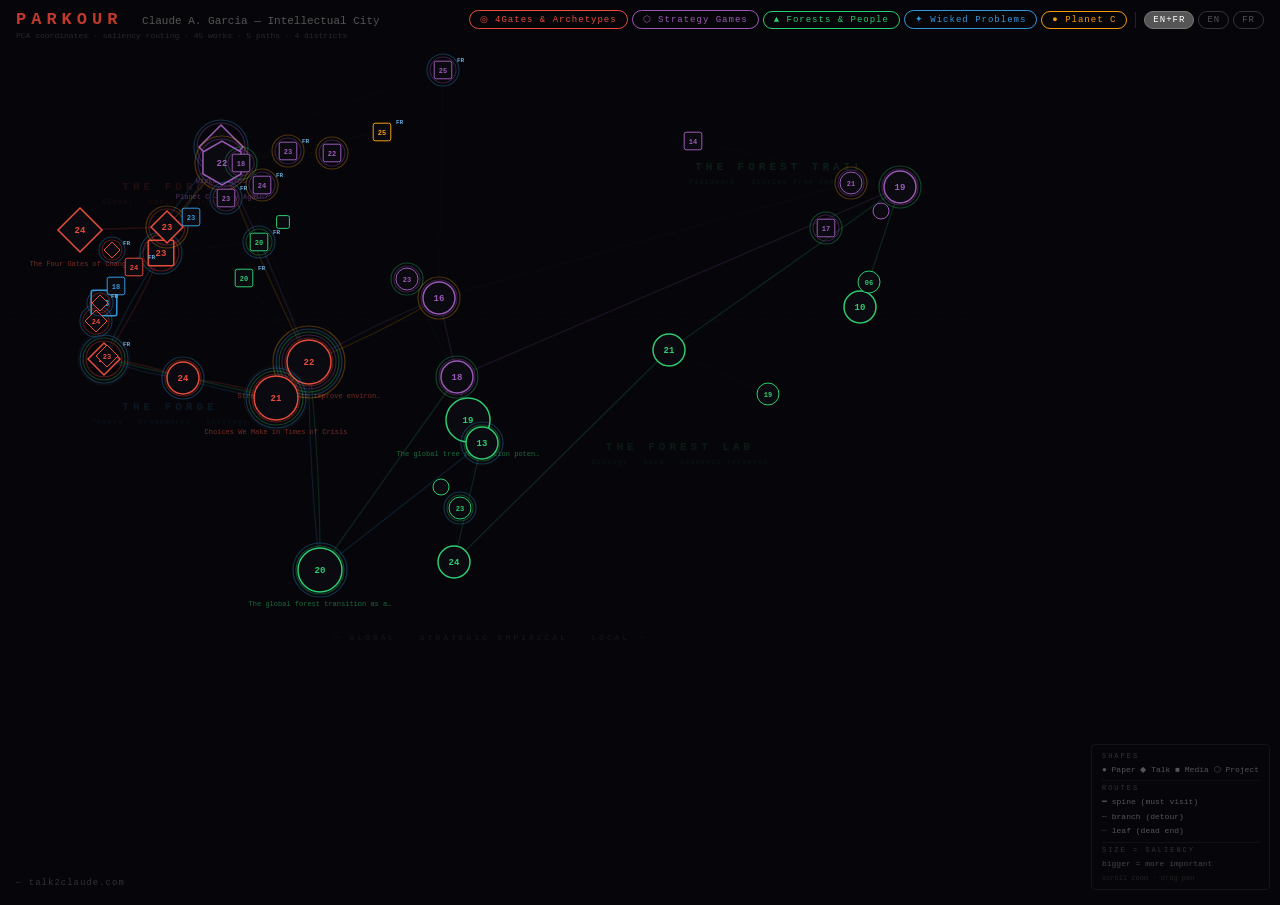
==== parkour.html @ 25c30074 "Adding Parkour Section" ====
<!DOCTYPE html>
<html lang="en">
<head>
<meta charset="UTF-8">
<meta name="viewport" content="width=device-width, initial-scale=1.0">
<title>PARKOUR — Claude A. Garcia</title>
<meta name="description" content="An interactive intellectual city map. 45 works, 5 paths, 4 districts. Explore the architecture of Claude A. Garcia's research.">
<style>
  * { margin:0; padding:0; box-sizing:border-box; }
  body { background:#06060a; color:#ccc; font-family:'Courier New',monospace; overflow:hidden; height:100vh; }
  #app { width:100%; height:100vh; position:relative; }
  .header { position:absolute; top:0; left:0; right:0; z-index:20; padding:10px 16px;
    background:linear-gradient(180deg,rgba(6,6,10,0.98) 0%,rgba(6,6,10,0.7) 80%,transparent);
    display:flex; align-items:flex-start; justify-content:space-between; flex-wrap:wrap; gap:8px; }
  .header-left span.title { color:#C0392B; font-size:17px; font-weight:bold; letter-spacing:5px; }
  .header-left span.sub { color:#555; font-size:11px; margin-left:10px; }
  .header-left .meta { color:#282828; font-size:8px; margin-top:2px; }
  .controls { display:flex; gap:4px; flex-wrap:wrap; align-items:center; }
  .path-btn { border-radius:12px; padding:3px 10px; font-size:9px; cursor:pointer; letter-spacing:1px;
    font-family:'Courier New',monospace; transition:all 0.2s; background:transparent; }
  .lang-btn { border-radius:12px; padding:3px 8px; font-size:9px; cursor:pointer; letter-spacing:1px;
    font-family:'Courier New',monospace; transition:all 0.2s; }
  .sep { width:1px; height:16px; background:#222; margin:0 4px; }
  .panel { position:absolute; bottom:0; left:0; right:0; z-index:20;
    background:linear-gradient(0deg,rgba(6,6,10,0.98) 0%,rgba(6,6,10,0.95) 80%,transparent);
    padding:32px 20px 14px; display:none; }
  .panel.open { display:block; }
  .panel-inner { max-width:680px; margin:0 auto; }
  .panel .badges { display:flex; gap:5px; margin-bottom:6px; flex-wrap:wrap; align-items:center; }
  .panel .badge { padding:2px 8px; font-size:8px; border-radius:10px; letter-spacing:1px; }
  .panel h2 { color:#eee; font-size:15px; margin:0 0 3px; font-family:Georgia,serif; font-weight:normal; line-height:1.3; }
  .panel .venue { color:#666; font-size:10px; margin:0 0 6px; font-style:italic; }
  .panel .desc { color:#999; font-size:11.5px; line-height:1.6; margin:0 0 8px; }
  .panel .connections { margin-top:6px; }
  .panel .conn-label { color:#333; font-size:8px; letter-spacing:2px; }
  .panel .conn-btns { display:flex; flex-wrap:wrap; gap:3px; margin-top:4px; }
  .panel .conn-btn { background:rgba(255,255,255,0.02); padding:2px 7px; font-size:8px; cursor:pointer;
    border-radius:2px; font-family:'Courier New',monospace; }
  .panel a.watch { font-size:10px; margin-top:6px; display:inline-block; text-decoration:underline; text-underline-offset:3px; }
  .legend { position:absolute; right:10px; z-index:15; background:rgba(6,6,10,0.9);
    border:1px solid #141418; padding:7px 10px; border-radius:4px; transition:bottom 0.3s; }
  .legend .lbl { color:#333; font-size:7px; letter-spacing:2px; margin-bottom:3px; }
  .legend .items { color:#555; font-size:8px; line-height:1.8; }
  .legend .divider { border-top:1px solid #111; margin-top:3px; padding-top:3px; }
  .close-btn { position:absolute; top:56px; right:10px; z-index:20; }
  .close-btn button { background:rgba(255,255,255,0.03); border:1px solid #1a1a1f; color:#444;
    padding:3px 10px; font-size:9px; cursor:pointer; border-radius:2px; font-family:'Courier New',monospace; }
  .back-link { position:absolute; bottom:10px; left:16px; z-index:15; }
  .back-link a { color:#333; font-size:9px; text-decoration:none; letter-spacing:1px; }
  .back-link a:hover { color:#666; }
</style>
</head>
<body>
<div id="app">
  <div class="header">
    <div class="header-left">
      <span class="title">PARKOUR</span>
      <span class="sub">Claude A. Garcia — Intellectual City</span>
      <div class="meta">PCA coordinates · saliency routing · 45 works · 5 paths · 4 districts</div>
    </div>
    <div class="controls" id="controls"></div>
  </div>
  <svg id="map" width="100%" height="100%"></svg>
  <div class="panel" id="panel"><div class="panel-inner" id="panel-inner"></div></div>
  <div class="legend" id="legend" style="bottom:10px"></div>
  <div class="close-btn" id="close-btn" style="display:none"><button onclick="selectNode(null)">✕ close</button></div>
  <div class="back-link"><a href="/">← talk2claude.com</a></div>
</div>

<script>
const PATHS = {
  archetypes:{name:"4Gates & Archetypes",color:"#E74C3C",symbol:"◎"},
  games:{name:"Strategy Games",color:"#9B59B6",symbol:"⬡"},
  forests:{name:"Forests & People",color:"#2ECC71",symbol:"▲"},
  wicked:{name:"Wicked Problems",color:"#3498DB",symbol:"✦"},
  planetc:{name:"Planet C",color:"#F39C12",symbol:"●"}
};
const DISTRICTS = [
  {name:"THE FORUM",x:170,y:190,desc:"Global · Public engagement",color:"#E74C3C"},
  {name:"THE FOREST TRAIL",x:780,y:170,desc:"Fieldwork · Stories from the ground",color:"#2ECC71"},
  {name:"THE FORGE",x:170,y:410,desc:"Theory · Frameworks · Strategy",color:"#3498DB"},
  {name:"THE FOREST LAB",x:680,y:450,desc:"Ecology · Data · Academic research",color:"#27AE60"}
];
const L = [
  {id:"natsus",x:309,y:362,lang:"en",sal:4,title:"Strategy games to improve environmental policymaking",venue:"Nature Sustainability, 2022",year:2022,type:"paper",paths:["archetypes","games","forests","wicked","planetc"],desc:"The flagship paper. If game theory is the science of strategic interactions, strategy games are its applied component."},
  {id:"choices",x:276,y:398,lang:"en",sal:4,title:"Choices We Make in Times of Crisis",venue:"Sustainability, 2021",year:2021,type:"paper",paths:["archetypes","forests","wicked"],desc:"The Five Archetypes: Uninformed, Denier, Occupied, Concerned, Architect. Four questions that map the entire decision space."},
  {id:"fourgates",x:80,y:230,lang:"en",sal:4,title:"The Four Gates of Change",venue:"TEDxZurich Countdown, 2024",year:2024,type:"talk",paths:["archetypes"],url:"https://www.youtube.com/watch?v=GO9QgiwrLbo",desc:"Have I heard? Is this real? Does it matter? Can I change this?"},
  {id:"tedxzurich",x:221,y:147,lang:"en",sal:4,title:"Wicked Games",venue:"TEDxZurich, 2018",year:2018,type:"talk",paths:["games","wicked"],url:"https://www.youtube.com/watch?v=v362bMWL0Yw",desc:"It's like diving. Until you dive, there is something you will be missing."},
  {id:"planetc",x:222,y:163,lang:"en",sal:4,title:"Planet C — Play Again?",venue:"2022–present",year:2022,type:"project",paths:["games","planetc"],desc:"The applied edge. Strategy game for citizens, businesses, institutions. COP15, COP27, Académie du Climat."},
  {id:"science2019",x:468,y:420,lang:"en",sal:4,title:"The global tree restoration potential",venue:"Science, 2019",year:2019,type:"paper",paths:["forests"],desc:"The Crowther Lab paper. 7,000+ citations. Changed the global conversation on restoration."},
  {id:"oneearth",x:320,y:570,lang:"en",sal:4,title:"The global forest transition as a human affair",venue:"One Earth, 2020",year:2020,type:"paper",paths:["forests","wicked"],desc:"Forest transitions are not ecological — they are social and behavioural."},
  {id:"counterinsurgency",x:183,y:378,lang:"en",sal:3,title:"Climate Counterinsurgency",venue:"Zenodo, 2024",year:2024,type:"paper",paths:["archetypes","wicked"],desc:"Connecting Amartya Sen's democracy-famine link to the climate crisis."},
  {id:"fabrique",x:104,y:359,lang:"fr",sal:3,title:"Gouverner la forêt à l'heure de la transition",venue:"La Fabrique de la Cité, 2023",year:2023,type:"talk",paths:["archetypes","forests","wicked"],desc:"Governing forests in the age of transition. Three paths cross here."},
  {id:"researchfeatures",x:161,y:253,lang:"en",sal:3,title:"Why facts are not enough",venue:"Research Features, 2023",year:2023,type:"media",paths:["archetypes","wicked"],desc:"Accessible feature explaining the Five Archetypes framework."},
  {id:"swissfound",x:167,y:227,lang:"en",sal:3,title:"Wake up Call",venue:"SwissFoundations, 2023",year:2023,type:"talk",paths:["archetypes","planetc"],desc:"Facing today's challenges without losing hope. 13 billion USD in asset managers in the room."},
  {id:"tree",x:457,y:377,lang:"en",sal:3,title:"Games as Tools to Address Conservation Conflicts",venue:"TREE, 2018",year:2018,type:"paper",paths:["games","forests"],desc:"Review paper in Trends in Ecology & Evolution. The academic backbone for why games work."},
  {id:"gaia",x:439,y:298,lang:"en",sal:3,title:"Learning Begins When the Game Is Over",venue:"GAIA, 2016",year:2016,type:"paper",paths:["games","planetc"],desc:"The methodological manifesto. The game is not the point — the conversation after is."},
  {id:"hunting",x:900,y:187,lang:"en",sal:3,title:"Hunting in times of change",venue:"Frontiers Ecol Evol, 2019",year:2019,type:"paper",paths:["games","forests"],desc:"Role-playing games with indigenous hunters in the Colombian Amazon."},
  {id:"consbio2010",x:860,y:307,lang:"en",sal:3,title:"Biodiversity in coffee agroforests, Western Ghats",venue:"Conservation Biology, 2010",year:2010,type:"paper",paths:["forests"],desc:"Where it all began — sacred forests, coffee farmers, elephants."},
  {id:"nature2021",x:669,y:350,lang:"en",sal:3,title:"Unveiling African rainforest composition",venue:"Nature, 2021",year:2021,type:"paper",paths:["forests"],desc:"Published in Nature. Central African forests and global change."},
  {id:"frontiers2024",x:454,y:562,lang:"en",sal:3,title:"Forest transitions: from restoration to conservation",venue:"Frontiers FGC, 2024",year:2024,type:"paper",paths:["forests"],desc:"The latest framework paper. Simple and clean."},
  {id:"lemondewicked",x:104,y:303,lang:"en",sal:3,title:"Energy transition & pension reform are wicked problems",venue:"Le Monde, 2023",year:2023,type:"media",paths:["wicked"],desc:"With Silvio Funtowicz. Post-normal science meets everyday politics."},
  {id:"pnas2013",x:482,y:443,lang:"en",sal:3,title:"Ten principles for a landscape approach",venue:"PNAS, 2013",year:2013,type:"paper",paths:["forests","wicked"],desc:"Sayer et al. Foundational framework. Massively cited."},
  {id:"decider",x:112,y:250,lang:"fr",sal:1,title:"Décider Autrement",venue:"TEDx Nîmes, 2020",year:2020,type:"talk",paths:["archetypes","wicked"],url:"https://tinyurl.com/deciderautrementTEDX",desc:"Deciding differently. Why conventional approaches to wicked problems fail."},
  {id:"mondediplo",x:134,y:267,lang:"fr",sal:2,title:"Le climat à l'épreuve des portes closes",venue:"Le Monde Diplomatique, 2024",year:2024,type:"media",paths:["archetypes"],desc:"With P.H. Guignard. The Four Gates applied to international climate stalemate."},
  {id:"metas",x:96,y:321,lang:"en",sal:2,title:"You can measure it but you can't manage it",venue:"METAS Keynote, 2024",year:2024,type:"talk",paths:["archetypes","wicked"],desc:"Measurement vs management. The gap between data and decision."},
  {id:"lugano",x:107,y:356,lang:"en",sal:2,title:"Green Recovery: Foresight and collective action",venue:"Lugano Business Forum, 2023",year:2023,type:"talk",paths:["archetypes"],url:"https://www.youtube.com/watch?v=cmrc6wxPgR0",desc:"Keynote. Foresight and collective action are the blind spots."},
  {id:"bbc",x:332,y:153,lang:"en",sal:2,title:"Can board games help fix real-world problems?",venue:"BBC World, 2022",year:2022,type:"media",paths:["games","planetc"],url:"https://www.bbc.co.uk/programmes/p0dn67jm",desc:"BBC World Service — People Fixing the World."},
  {id:"transgression",x:851,y:183,lang:"en",sal:2,title:"Drivers of transgression: entering protected areas",venue:"Biological Conservation, 2021",year:2021,type:"paper",paths:["games","planetc"],desc:"What pushes people to break the rules? Colombia fieldwork."},
  {id:"mongabay2017",x:826,y:228,lang:"en",sal:2,title:"Supporting conservation by playing a game? Seriously?",venue:"Mongabay, 2017",year:2017,type:"media",paths:["games","forests"],desc:"The FSC Congo Basin workshop. Where RPGs met real negotiation."},
  {id:"lse",x:241,y:163,lang:"en",sal:2,title:"How games help understand decisions",venue:"LSE Impact Blog, 2018",year:2018,type:"media",paths:["games","forests"],desc:"London School of Economics. Bridging research and policy."},
  {id:"forestedu",x:407,y:279,lang:"en",sal:2,title:"Strategy Games in Forest Education",venue:"Forests, 2023",year:2023,type:"paper",paths:["games","forests"],desc:"Critical thinking and transdisciplinarity through games."},
  {id:"lemondegames",x:288,y:151,lang:"fr",sal:2,title:"Les serious games, outils très sérieux",venue:"Le Monde, 2023",year:2023,type:"media",paths:["games","planetc"],desc:"By Audrey Garric. Serious games for ecological transition."},
  {id:"democraties",x:226,y:198,lang:"fr",sal:2,title:"Jouer pour mieux se concerter",venue:"DémocratieS, 2023",year:2023,type:"media",paths:["games","wicked"],desc:"Playing to better deliberate. Games meet democracy."},
  {id:"powershift",x:443,y:70,lang:"fr",sal:2,title:"Powershift",venue:"Libération, 2025",year:2025,type:"media",paths:["games","wicked"],desc:"The game modelling Colombia's energy transition."},
  {id:"mongabay2014",x:693,y:141,lang:"en",sal:2,title:"Next big idea: Playing games",venue:"Mongabay, 2014",year:2014,type:"media",paths:["games"],url:"https://news.mongabay.com/2014/06/next-big-idea-in-forest-conservation-playing-games-to-understand-what-drives-deforestation/",desc:"The origin story."},
  {id:"sacred2006",x:869,y:282,lang:"en",sal:2,title:"Sacred Forests of Kodagu",venue:"U. Washington Press, 2006",year:2006,type:"paper",paths:["forests"],desc:"The PhD origins. Sacred forests and their role in the landscape."},
  {id:"oneearth2023",x:460,y:508,lang:"en",sal:2,title:"Whose perspective counts?",venue:"One Earth, 2023",year:2023,type:"paper",paths:["forests","wicked"],desc:"Why definitions of forests matter. A critical look."},
  {id:"lemonde2020",x:244,y:278,lang:"fr",sal:2,title:"La déforestation n'est pas une fatalité",venue:"Le Monde, 2020",year:2020,type:"media",paths:["forests"],desc:"Op-ed with Plinio Sist. Deforestation is a political choice."},
  {id:"ambio2019",x:768,y:394,lang:"en",sal:2,title:"Reconciling certification and IFL conservation",venue:"Ambio, 2019",year:2019,type:"paper",paths:["forests"],desc:"Congo Basin. Certification vs intact forest landscapes."},
  {id:"liberation2020",x:259,y:242,lang:"fr",sal:2,title:"La déforestation est une affaire humaine",venue:"Libération, 2020",year:2020,type:"media",paths:["forests","wicked"],desc:"Deforestation is a human affair, not an ecological one."},
  {id:"abcfuture",x:191,y:217,lang:"en",sal:2,title:"People have to solve the climate crisis",venue:"ABC Future Tense, 2023",year:2023,type:"media",paths:["wicked"],url:"https://www.abc.net.au/listen/programs/futuretense/people-have-to-solve-the-climate-crisis-technology-no-answer/102897170",desc:"Podcast. Technology alone is not the answer."},
  {id:"diplocourier",x:116,y:286,lang:"en",sal:2,title:"Taking shortcuts in the Red Queen's Science Race",venue:"Diplomatic Courier, 2018",year:2018,type:"media",paths:["wicked"],desc:"With Whal & Folkers. Science diplomacy."},
  {id:"rts2025",x:382,y:132,lang:"fr",sal:2,title:"Planet C — jeu immersif",venue:"RTS Radio, 2025",year:2025,type:"media",paths:["planetc"],desc:"Swiss public radio. Planet C at the Maison de l'avenir, Geneva."},
  {id:"liberation2024",x:262,y:185,lang:"fr",sal:2,title:"Climat: les nouvelles tactiques des scientifiques",venue:"Libération, 2024",year:2024,type:"media",paths:["games","planetc"],desc:"How scientists develop new tactics to influence policy."},
  {id:"crif",x:100,y:303,lang:"fr",sal:1,title:"Penser le Monde d'après",venue:"CRIF Convention, 2024",year:2024,type:"talk",paths:["archetypes","wicked"],desc:"Thinking the world after. CRIF national convention keynote."},
  {id:"assam",x:881,y:211,lang:"en",sal:1,title:"Exploring livelihood strategies through games (Assam)",venue:"Sustainability, 2020",year:2020,type:"paper",paths:["games"],desc:"Shifting cultivation farmers in Assam, explored through games."},
  {id:"envscipol",x:441,y:487,lang:"en",sal:1,title:"Structuring complexity of integrated landscape approaches",venue:"Env Sci & Policy, 2023",year:2023,type:"paper",paths:["forests"],desc:"Making landscape approaches selectable, scalable, measurable."},
  {id:"wef",x:283,y:222,lang:"en",sal:1,title:"Could play be a game-changer for forests?",venue:"WEF, 2019",year:2019,type:"media",paths:["forests"],desc:"World Economic Forum Agenda blog."}
];

const SAL_LABELS = {4:"MUST VISIT",3:"DON'T MISS",2:"WORTH A DETOUR",1:"MINOR LANDMARK"};
let activePaths = new Set(), langFilter = "all", selected = null, hovered = null;
let pan = {x:0,y:0}, zoom = 1, panning = false, lastM = {x:0,y:0};
const nodeMap = {}; L.forEach(n => nodeMap[n.id] = n);
const NS = "http://www.w3.org/2000/svg";

function getSal(n) {
  return langFilter === "fr" && n.lang === "fr" ? Math.min(4, n.sal + 1) : n.sal;
}
function dist(a,b) { return Math.sqrt((a.x-b.x)**2+(a.y-b.y)**2); }

function buildEdges() {
  const edges = [];
  Object.keys(PATHS).forEach(pid => {
    const on = L.filter(n => n.paths.includes(pid));
    const spine = on.filter(n => getSal(n) >= 3).sort((a,b) => (a.x+a.y*0.6)-(b.x+b.y*0.6));
    for (let i=0;i<spine.length-1;i++) edges.push({from:spine[i].id,to:spine[i+1].id,path:pid,t:"spine"});
    const branches = on.filter(n => getSal(n) === 2);
    branches.forEach(b => {
      let near=null,md=Infinity;
      spine.forEach(s => { const d=dist(b,s); if(d<md){md=d;near=s;} });
      if(near) edges.push({from:b.id,to:near.id,path:pid,t:"branch"});
    });
    const leaves = on.filter(n => getSal(n) === 1);
    const targets = on.filter(n => getSal(n) >= 2);
    leaves.forEach(l => {
      let near=null,md=Infinity;
      targets.forEach(t => { const d=dist(l,t); if(d<md){md=d;near=t;} });
      if(near) edges.push({from:l.id,to:near.id,path:pid,t:"leaf"});
    });
  });
  return edges;
}

function getDisplayColor(node) {
  const active = activePaths.size > 0 ? node.paths.filter(p=>activePaths.has(p)) : node.paths;
  return active.length >= 1 ? PATHS[active[0]].color : (node.paths.length===1 ? PATHS[node.paths[0]].color : "#ccc");
}

function isVisible(n) {
  const pOk = activePaths.size===0 || n.paths.some(p=>activePaths.has(p));
  const lOk = langFilter==="all" || n.lang===langFilter;
  return pOk && lOk;
}
function isEdgeVis(e) {
  if(activePaths.size>0 && !activePaths.has(e.path)) return false;
  if(langFilter!=="all") {
    const f=nodeMap[e.from],t=nodeMap[e.to];
    if(f&&t&&f.lang!==langFilter&&t.lang!==langFilter) return false;
  }
  return true;
}

function edgePath(e) {
  const a=nodeMap[e.from],b=nodeMap[e.to]; if(!a||!b)return"";
  const edges=buildEdges();
  const same=edges.filter(x=>(x.from===e.from&&x.to===e.to)||(x.from===e.to&&x.to===e.from));
  const idx=same.findIndex(x=>x.from===e.from&&x.to===e.to&&x.path===e.path);
  const off=(idx-(same.length-1)/2)*12;
  const mx=(a.x+b.x)/2,my=(a.y+b.y)/2,dx=b.x-a.x,dy=b.y-a.y,len=Math.sqrt(dx*dx+dy*dy)||1;
  return`M${a.x},${a.y} Q${mx+(-dy/len)*off},${my+(dx/len)*off} ${b.x},${b.y}`;
}

function nodeSize(n) { const s=getSal(n); return s===4?22:s===3?16:s===2?11:8; }

function render() {
  const svg = document.getElementById('map');
  const edges = buildEdges();

  // Build SVG content
  let html = `<defs>
    <filter id="gl"><feGaussianBlur stdDeviation="4" result="b"/><feMerge><feMergeNode in="b"/><feMergeNode in="SourceGraphic"/></feMerge></filter>
    <pattern id="dots" width="25" height="25" patternUnits="userSpaceOnUse"><circle cx="12.5" cy="12.5" r="0.4" fill="#0f0f14"/></pattern>
  </defs>
  <g id="world" transform="translate(${pan.x},${pan.y}) scale(${zoom})">
    <rect x="-100" y="-50" width="1200" height="750" fill="url(#dots)"/>`;

  // Districts
  DISTRICTS.forEach(d => {
    html += `<text x="${d.x}" y="${d.y}" text-anchor="middle" fill="${d.color}" font-size="11" opacity="0.12" font-family="'Courier New',monospace" font-weight="bold" letter-spacing="4">${d.name}</text>`;
    html += `<text x="${d.x}" y="${d.y+14}" text-anchor="middle" fill="${d.color}" font-size="7" opacity="0.08" font-family="'Courier New',monospace" letter-spacing="1">${d.desc}</text>`;
  });

  // Axes
  html += `<line x1="490" y1="0" x2="490" y2="650" stroke="#0e0e12" stroke-width="0.5"/>`;
  html += `<line x1="0" y1="320" x2="980" y2="320" stroke="#0e0e12" stroke-width="0.5"/>`;
  html += `<text x="490" y="640" text-anchor="middle" fill="#181818" font-size="8" letter-spacing="3" font-family="'Courier New',monospace">← GLOBAL · STRATEGIC                    EMPIRICAL · LOCAL →</text>`;

  // Edges
  edges.forEach((e,i) => {
    const a=nodeMap[e.from],b=nodeMap[e.to]; if(!a||!b)return;
    const vis=isEdgeVis(e);
    const hot=selected&&(e.from===selected||e.to===selected);
    const pathActive=activePaths.size>0&&activePaths.has(e.path);
    const isSpine=e.t==="spine",isBranch=e.t==="branch";
    const same=edges.filter(x=>(x.from===e.from&&x.to===e.to)||(x.from===e.to&&x.to===e.from));
    const idx=same.indexOf(e);
    const off=(idx-(same.length-1)/2)*12;
    const mx=(a.x+b.x)/2,my=(a.y+b.y)/2,dx=b.x-a.x,dy=b.y-a.y,len=Math.sqrt(dx*dx+dy*dy)||1;
    const path=`M${a.x},${a.y} Q${mx+(-dy/len)*off},${my+(dx/len)*off} ${b.x},${b.y}`;
    const sw=hot?3:isSpine?(pathActive?2:1.3):(pathActive?1:0.6);
    const op=vis?(hot?0.85:pathActive?(isSpine?0.45:0.25):(isSpine?0.15:0.06)):0.02;
    const dash=isSpine?"none":isBranch?"6 3":"3 3";
    html+=`<path d="${path}" fill="none" stroke="${PATHS[e.path].color}" stroke-width="${sw}" stroke-dasharray="${dash}" opacity="${op}" stroke-linecap="round"/>`;
  });

  // Nodes
  L.forEach(node => {
    const sz=nodeSize(node), s=getSal(node), vis=isVisible(node);
    const isSel=selected===node.id, isH=hovered===node.id;
    const hl=!selected||(selected===node.id);
    const op=vis?(hl||isH?1:0.12):0.03;
    const dc=getDisplayColor(node);
    const sc=isSel?"#fff":dc;
    const sw=isSel?2.5:isH?2:(s>=3?1.5:1);
    const fill=isSel?"#14141e":"#0a0a10";
    const filter=isSel||isH?'filter="url(#gl)"':'';

    html+=`<g class="node-g" data-id="${node.id}" style="cursor:pointer;opacity:${op}" 
      onmouseenter="hoverNode('${node.id}')" onmouseleave="hoverNode(null)" onclick="selectNode('${node.id}')">`;

    if(node.paths.length>=3) html+=`<circle cx="${node.x}" cy="${node.y}" r="${sz+10}" fill="none" stroke="#fff" stroke-width="0.3" opacity="0.15"/>`;

    // Concentric rings
    if(node.paths.length>=2) node.paths.forEach((pid,idx)=>{
      const ra=activePaths.size===0||activePaths.has(pid);
      html+=`<circle cx="${node.x}" cy="${node.y}" r="${sz+2+idx*3}" fill="none" stroke="${PATHS[pid].color}" stroke-width="${ra?1.2:0.4}" opacity="${ra?0.3:0.08}"/>`;
    });

    // Shape
    if(node.type==="talk"){
      html+=`<polygon points="${node.x},${node.y-sz} ${node.x+sz},${node.y} ${node.x},${node.y+sz} ${node.x-sz},${node.y}" fill="${fill}" stroke="${sc}" stroke-width="${sw}" ${filter}/>`;
    } else if(node.type==="media"){
      const s8=sz*0.8;
      html+=`<rect x="${node.x-s8}" y="${node.y-s8}" width="${sz*1.6}" height="${sz*1.6}" rx="2" fill="${fill}" stroke="${sc}" stroke-width="${sw}" ${filter}/>`;
    } else if(node.type==="project"){
      const pts=Array.from({length:6},(_,i)=>{const a=Math.PI/6+(Math.PI/3)*i;return`${node.x+sz*Math.cos(a)},${node.y+sz*Math.sin(a)}`;}).join(" ");
      html+=`<polygon points="${pts}" fill="${fill}" stroke="${sc}" stroke-width="${sw}" ${filter}/>`;
    } else {
      html+=`<circle cx="${node.x}" cy="${node.y}" r="${sz}" fill="${fill}" stroke="${sc}" stroke-width="${sw}" ${filter}/>`;
    }

    // Year label
    if(s>=2) html+=`<text x="${node.x}" y="${node.y+1}" text-anchor="middle" dominant-baseline="middle" fill="${dc}" font-size="${s>=3?9:7}" font-family="'Courier New',monospace" font-weight="bold" style="pointer-events:none">${String(node.year).slice(-2)}</text>`;

    // FR badge
    if(node.lang==="fr") html+=`<text x="${node.x+sz+3}" y="${node.y-sz+3}" font-size="6" fill="#6ab0de" font-family="'Courier New',monospace" font-weight="bold" style="pointer-events:none">FR</text>`;

    // Persistent label for sal 4
    if(s>=4) {
      const t=node.title.length>35?node.title.slice(0,33)+"…":node.title;
      html+=`<text x="${node.x}" y="${node.y+sz+14}" text-anchor="middle" fill="${dc}" font-size="7" opacity="0.5" font-family="'Courier New',monospace" style="pointer-events:none">${t}</text>`;
    }

    html+=`</g>`;
  });

  html += `</g>`;
  svg.innerHTML = html;

  // Update panel
  updatePanel();
  updateLegend();

  // Controls
  renderControls();
}

function renderControls() {
  const c=document.getElementById('controls');
  let h='';
  Object.entries(PATHS).forEach(([k,p])=>{
    const on=activePaths.has(k);
    const op=activePaths.size===0||on?1:0.35;
    h+=`<button class="path-btn" onclick="togglePath('${k}')" style="border:1.5px solid ${p.color};color:${on?'#000':p.color};background:${on?p.color:'transparent'};font-weight:${on?'bold':'normal'};opacity:${op}">${p.symbol} ${p.name}</button>`;
  });
  if(activePaths.size>0) h+=`<button class="path-btn" onclick="clearPaths()" style="border:1px solid #333;color:#555">all</button>`;
  h+=`<span class="sep"></span>`;
  [["all","EN+FR"],["en","EN"],["fr","FR"]].forEach(([v,l])=>{
    const on=langFilter===v;
    h+=`<button class="lang-btn" onclick="setLang('${v}')" style="border:1px solid ${on?'#777':'#333'};color:${on?'#fff':'#555'};background:${on?'#555':'transparent'}">${l}</button>`;
  });
  c.innerHTML=h;
}

function updatePanel() {
  const p=document.getElementById('panel'),pi=document.getElementById('panel-inner'),cb=document.getElementById('close-btn');
  const leg=document.getElementById('legend');
  if(!selected){p.classList.remove('open');cb.style.display='none';leg.style.bottom='10px';return;}
  const n=nodeMap[selected]; if(!n)return;
  p.classList.add('open');cb.style.display='block';leg.style.bottom='42%';
  const edges=buildEdges();
  const connected=new Set();
  edges.forEach(e=>{if(e.from===selected)connected.add(e.to);if(e.to===selected)connected.add(e.from);});
  const dc=getDisplayColor(n);
  let h=`<div class="badges">`;
  n.paths.forEach(pid=>{
    h+=`<span class="badge" style="background:${PATHS[pid].color}18;border:1px solid ${PATHS[pid].color}40;color:${PATHS[pid].color}">${PATHS[pid].symbol} ${PATHS[pid].name}</span>`;
  });
  const hubLabel=n.paths.length>=5?"— CENTRAL HUB":n.paths.length>=3?"— major hub":n.paths.length>=2?"— junction":"";
  h+=`<span style="color:#333;font-size:8px;letter-spacing:1px">${hubLabel}</span>`;
  const langCol=n.lang==="fr"?"#6ab0de":"#7dcea0";
  const langBg=n.lang==="fr"?"#1a2a4a":"#1a3a2a";
  h+=`<span style="background:${langBg};border:1px solid ${langCol}40;color:${langCol};padding:2px 6px;font-size:7px;border-radius:8px;letter-spacing:1px">${n.lang==="fr"?"FR":"EN"}</span>`;
  const es=getSal(n);
  const boosted=langFilter==="fr"&&n.lang==="fr"&&n.sal<4;
  h+=`<span style="color:#444;font-size:7px;letter-spacing:1px;margin-left:4px">${SAL_LABELS[es]}${boosted?" ★":""}</span>`;
  h+=`</div>`;
  h+=`<h2>${n.title}</h2><p class="venue">${n.venue}</p><p class="desc">${n.desc}</p>`;
  if(connected.size>0){
    h+=`<div class="connections"><span class="conn-label">PATHS FROM HERE →</span><div class="conn-btns">`;
    connected.forEach(cId=>{
      const cn=nodeMap[cId];if(!cn)return;
      const ce=edges.find(e=>(e.from===selected&&e.to===cId)||(e.from===cId&&e.to===selected));
      const col=ce?PATHS[ce.path].color:"#555";
      const t=cn.title.length>32?cn.title.slice(0,30)+"…":cn.title;
      h+=`<button class="conn-btn" style="border:1px solid ${col}30;color:${col}" onclick="selectNode('${cId}')">${t}</button>`;
    });
    h+=`</div></div>`;
  }
  if(n.url) h+=`<a class="watch" href="${n.url}" target="_blank" rel="noopener" style="color:${dc}">Watch / Listen →</a>`;
  pi.innerHTML=h;
}

function updateLegend() {
  const leg=document.getElementById('legend');
  let h=`<div class="lbl">SHAPES</div><div class="items">● Paper  ◆ Talk  ■ Media  ⬡ Project</div>`;
  h+=`<div class="lbl divider">ROUTES</div><div class="items">━ spine (must visit)<br>╌ branch (detour)<br>┈ leaf (dead end)</div>`;
  h+=`<div class="lbl divider">SIZE = SALIENCY</div><div class="items" style="color:#444">bigger = more important</div>`;
  if(langFilter==="fr") h+=`<div style="color:#6ab0de;font-size:7px;margin-top:3px">★ FR boost active</div>`;
  h+=`<div style="color:#222;font-size:7px;margin-top:3px">scroll zoom · drag pan</div>`;
  leg.innerHTML=h;
}

// Interactions
function togglePath(p){if(activePaths.has(p))activePaths.delete(p);else activePaths.add(p);render();}
function clearPaths(){activePaths.clear();render();}
function setLang(v){langFilter=v;render();}
function selectNode(id){selected=selected===id?null:id;render();}
function hoverNode(id){hovered=id;}

// Pan & zoom
const svg=document.getElementById('map');
svg.addEventListener('wheel',e=>{e.preventDefault();zoom*=e.deltaY>0?0.92:1.08;zoom=Math.min(3.5,Math.max(0.3,zoom));render();},{passive:false});
svg.addEventListener('mousedown',e=>{if(!e.target.closest('.node-g')){panning=true;lastM={x:e.clientX,y:e.clientY};}});
svg.addEventListener('mousemove',e=>{if(panning){pan.x+=e.clientX-lastM.x;pan.y+=e.clientY-lastM.y;lastM={x:e.clientX,y:e.clientY};render();}});
svg.addEventListener('mouseup',()=>{panning=false;});
svg.addEventListener('mouseleave',()=>{panning=false;});

// Touch support
let lastTouch=null,lastDist=null;
svg.addEventListener('touchstart',e=>{
  if(e.touches.length===1){panning=true;lastM={x:e.touches[0].clientX,y:e.touches[0].clientY};}
  if(e.touches.length===2){lastDist=Math.hypot(e.touches[0].clientX-e.touches[1].clientX,e.touches[0].clientY-e.touches[1].clientY);}
},{passive:true});
svg.addEventListener('touchmove',e=>{
  if(e.touches.length===1&&panning){pan.x+=e.touches[0].clientX-lastM.x;pan.y+=e.touches[0].clientY-lastM.y;lastM={x:e.touches[0].clientX,y:e.touches[0].clientY};render();}
  if(e.touches.length===2){const d=Math.hypot(e.touches[0].clientX-e.touches[1].clientX,e.touches[0].clientY-e.touches[1].clientY);if(lastDist){zoom*=d/lastDist;zoom=Math.min(3.5,Math.max(0.3,zoom));render();}lastDist=d;}
},{passive:true});
svg.addEventListener('touchend',()=>{panning=false;lastDist=null;});

render();
</script>
</body>
</html>
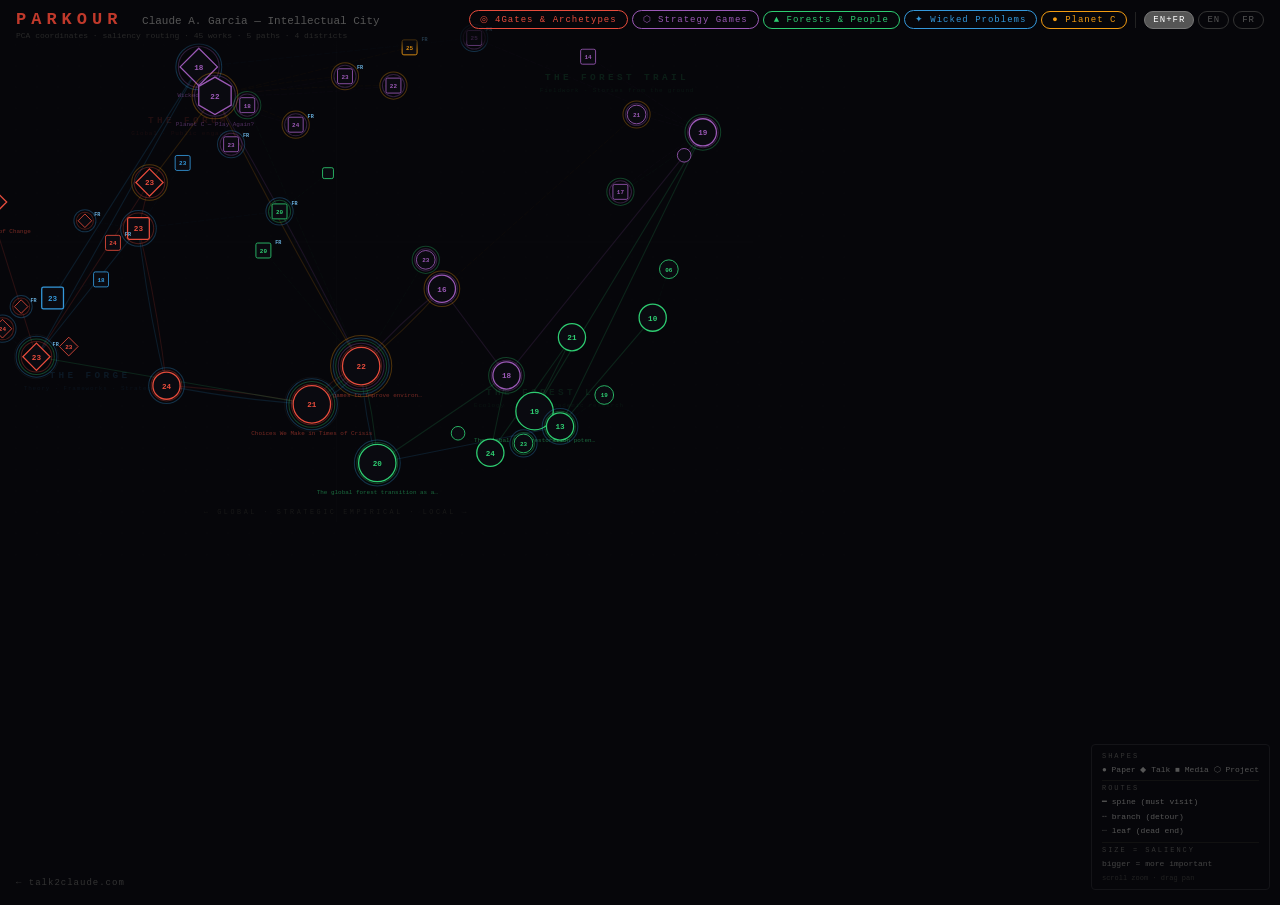
==== commit 2a0c1781: "Add files via upload Adding Parkour Rescaled" ====
--- a/parkour.html
+++ b/parkour.html
@@ -76,62 +76,62 @@
   planetc:{name:"Planet C",color:"#F39C12",symbol:"●"}
 };
 const DISTRICTS = [
-  {name:"THE FORUM",x:170,y:190,desc:"Global · Public engagement",color:"#E74C3C"},
-  {name:"THE FOREST TRAIL",x:780,y:170,desc:"Fieldwork · Stories from the ground",color:"#2ECC71"},
-  {name:"THE FORGE",x:170,y:410,desc:"Theory · Frameworks · Strategy",color:"#3498DB"},
-  {name:"THE FOREST LAB",x:680,y:450,desc:"Ecology · Data · Academic research",color:"#27AE60"}
+  {name:"THE FORUM",x:316,y:180,desc:"Global · Public engagement",color:"#E74C3C"},
+  {name:"THE FOREST TRAIL",x:820,y:130,desc:"Fieldwork · Stories from the ground",color:"#2ECC71"},
+  {name:"THE FORGE",x:200,y:480,desc:"Theory · Frameworks · Strategy",color:"#3498DB"},
+  {name:"THE FOREST LAB",x:740,y:500,desc:"Ecology · Data · Academic research",color:"#27AE60"}
 ];
 const L = [
-  {id:"natsus",x:309,y:362,lang:"en",sal:4,title:"Strategy games to improve environmental policymaking",venue:"Nature Sustainability, 2022",year:2022,type:"paper",paths:["archetypes","games","forests","wicked","planetc"],desc:"The flagship paper. If game theory is the science of strategic interactions, strategy games are its applied component."},
-  {id:"choices",x:276,y:398,lang:"en",sal:4,title:"Choices We Make in Times of Crisis",venue:"Sustainability, 2021",year:2021,type:"paper",paths:["archetypes","forests","wicked"],desc:"The Five Archetypes: Uninformed, Denier, Occupied, Concerned, Architect. Four questions that map the entire decision space."},
-  {id:"fourgates",x:80,y:230,lang:"en",sal:4,title:"The Four Gates of Change",venue:"TEDxZurich Countdown, 2024",year:2024,type:"talk",paths:["archetypes"],url:"https://www.youtube.com/watch?v=GO9QgiwrLbo",desc:"Have I heard? Is this real? Does it matter? Can I change this?"},
-  {id:"tedxzurich",x:221,y:147,lang:"en",sal:4,title:"Wicked Games",venue:"TEDxZurich, 2018",year:2018,type:"talk",paths:["games","wicked"],url:"https://www.youtube.com/watch?v=v362bMWL0Yw",desc:"It's like diving. Until you dive, there is something you will be missing."},
-  {id:"planetc",x:222,y:163,lang:"en",sal:4,title:"Planet C — Play Again?",venue:"2022–present",year:2022,type:"project",paths:["games","planetc"],desc:"The applied edge. Strategy game for citizens, businesses, institutions. COP15, COP27, Académie du Climat."},
-  {id:"science2019",x:468,y:420,lang:"en",sal:4,title:"The global tree restoration potential",venue:"Science, 2019",year:2019,type:"paper",paths:["forests"],desc:"The Crowther Lab paper. 7,000+ citations. Changed the global conversation on restoration."},
-  {id:"oneearth",x:320,y:570,lang:"en",sal:4,title:"The global forest transition as a human affair",venue:"One Earth, 2020",year:2020,type:"paper",paths:["forests","wicked"],desc:"Forest transitions are not ecological — they are social and behavioural."},
-  {id:"counterinsurgency",x:183,y:378,lang:"en",sal:3,title:"Climate Counterinsurgency",venue:"Zenodo, 2024",year:2024,type:"paper",paths:["archetypes","wicked"],desc:"Connecting Amartya Sen's democracy-famine link to the climate crisis."},
-  {id:"fabrique",x:104,y:359,lang:"fr",sal:3,title:"Gouverner la forêt à l'heure de la transition",venue:"La Fabrique de la Cité, 2023",year:2023,type:"talk",paths:["archetypes","forests","wicked"],desc:"Governing forests in the age of transition. Three paths cross here."},
-  {id:"researchfeatures",x:161,y:253,lang:"en",sal:3,title:"Why facts are not enough",venue:"Research Features, 2023",year:2023,type:"media",paths:["archetypes","wicked"],desc:"Accessible feature explaining the Five Archetypes framework."},
-  {id:"swissfound",x:167,y:227,lang:"en",sal:3,title:"Wake up Call",venue:"SwissFoundations, 2023",year:2023,type:"talk",paths:["archetypes","planetc"],desc:"Facing today's challenges without losing hope. 13 billion USD in asset managers in the room."},
-  {id:"tree",x:457,y:377,lang:"en",sal:3,title:"Games as Tools to Address Conservation Conflicts",venue:"TREE, 2018",year:2018,type:"paper",paths:["games","forests"],desc:"Review paper in Trends in Ecology & Evolution. The academic backbone for why games work."},
-  {id:"gaia",x:439,y:298,lang:"en",sal:3,title:"Learning Begins When the Game Is Over",venue:"GAIA, 2016",year:2016,type:"paper",paths:["games","planetc"],desc:"The methodological manifesto. The game is not the point — the conversation after is."},
-  {id:"hunting",x:900,y:187,lang:"en",sal:3,title:"Hunting in times of change",venue:"Frontiers Ecol Evol, 2019",year:2019,type:"paper",paths:["games","forests"],desc:"Role-playing games with indigenous hunters in the Colombian Amazon."},
-  {id:"consbio2010",x:860,y:307,lang:"en",sal:3,title:"Biodiversity in coffee agroforests, Western Ghats",venue:"Conservation Biology, 2010",year:2010,type:"paper",paths:["forests"],desc:"Where it all began — sacred forests, coffee farmers, elephants."},
-  {id:"nature2021",x:669,y:350,lang:"en",sal:3,title:"Unveiling African rainforest composition",venue:"Nature, 2021",year:2021,type:"paper",paths:["forests"],desc:"Published in Nature. Central African forests and global change."},
-  {id:"frontiers2024",x:454,y:562,lang:"en",sal:3,title:"Forest transitions: from restoration to conservation",venue:"Frontiers FGC, 2024",year:2024,type:"paper",paths:["forests"],desc:"The latest framework paper. Simple and clean."},
-  {id:"lemondewicked",x:104,y:303,lang:"en",sal:3,title:"Energy transition & pension reform are wicked problems",venue:"Le Monde, 2023",year:2023,type:"media",paths:["wicked"],desc:"With Silvio Funtowicz. Post-normal science meets everyday politics."},
-  {id:"pnas2013",x:482,y:443,lang:"en",sal:3,title:"Ten principles for a landscape approach",venue:"PNAS, 2013",year:2013,type:"paper",paths:["forests","wicked"],desc:"Sayer et al. Foundational framework. Massively cited."},
-  {id:"decider",x:112,y:250,lang:"fr",sal:1,title:"Décider Autrement",venue:"TEDx Nîmes, 2020",year:2020,type:"talk",paths:["archetypes","wicked"],url:"https://tinyurl.com/deciderautrementTEDX",desc:"Deciding differently. Why conventional approaches to wicked problems fail."},
-  {id:"mondediplo",x:134,y:267,lang:"fr",sal:2,title:"Le climat à l'épreuve des portes closes",venue:"Le Monde Diplomatique, 2024",year:2024,type:"media",paths:["archetypes"],desc:"With P.H. Guignard. The Four Gates applied to international climate stalemate."},
-  {id:"metas",x:96,y:321,lang:"en",sal:2,title:"You can measure it but you can't manage it",venue:"METAS Keynote, 2024",year:2024,type:"talk",paths:["archetypes","wicked"],desc:"Measurement vs management. The gap between data and decision."},
-  {id:"lugano",x:107,y:356,lang:"en",sal:2,title:"Green Recovery: Foresight and collective action",venue:"Lugano Business Forum, 2023",year:2023,type:"talk",paths:["archetypes"],url:"https://www.youtube.com/watch?v=cmrc6wxPgR0",desc:"Keynote. Foresight and collective action are the blind spots."},
-  {id:"bbc",x:332,y:153,lang:"en",sal:2,title:"Can board games help fix real-world problems?",venue:"BBC World, 2022",year:2022,type:"media",paths:["games","planetc"],url:"https://www.bbc.co.uk/programmes/p0dn67jm",desc:"BBC World Service — People Fixing the World."},
-  {id:"transgression",x:851,y:183,lang:"en",sal:2,title:"Drivers of transgression: entering protected areas",venue:"Biological Conservation, 2021",year:2021,type:"paper",paths:["games","planetc"],desc:"What pushes people to break the rules? Colombia fieldwork."},
-  {id:"mongabay2017",x:826,y:228,lang:"en",sal:2,title:"Supporting conservation by playing a game? Seriously?",venue:"Mongabay, 2017",year:2017,type:"media",paths:["games","forests"],desc:"The FSC Congo Basin workshop. Where RPGs met real negotiation."},
-  {id:"lse",x:241,y:163,lang:"en",sal:2,title:"How games help understand decisions",venue:"LSE Impact Blog, 2018",year:2018,type:"media",paths:["games","forests"],desc:"London School of Economics. Bridging research and policy."},
-  {id:"forestedu",x:407,y:279,lang:"en",sal:2,title:"Strategy Games in Forest Education",venue:"Forests, 2023",year:2023,type:"paper",paths:["games","forests"],desc:"Critical thinking and transdisciplinarity through games."},
-  {id:"lemondegames",x:288,y:151,lang:"fr",sal:2,title:"Les serious games, outils très sérieux",venue:"Le Monde, 2023",year:2023,type:"media",paths:["games","planetc"],desc:"By Audrey Garric. Serious games for ecological transition."},
-  {id:"democraties",x:226,y:198,lang:"fr",sal:2,title:"Jouer pour mieux se concerter",venue:"DémocratieS, 2023",year:2023,type:"media",paths:["games","wicked"],desc:"Playing to better deliberate. Games meet democracy."},
-  {id:"powershift",x:443,y:70,lang:"fr",sal:2,title:"Powershift",venue:"Libération, 2025",year:2025,type:"media",paths:["games","wicked"],desc:"The game modelling Colombia's energy transition."},
-  {id:"mongabay2014",x:693,y:141,lang:"en",sal:2,title:"Next big idea: Playing games",venue:"Mongabay, 2014",year:2014,type:"media",paths:["games"],url:"https://news.mongabay.com/2014/06/next-big-idea-in-forest-conservation-playing-games-to-understand-what-drives-deforestation/",desc:"The origin story."},
-  {id:"sacred2006",x:869,y:282,lang:"en",sal:2,title:"Sacred Forests of Kodagu",venue:"U. Washington Press, 2006",year:2006,type:"paper",paths:["forests"],desc:"The PhD origins. Sacred forests and their role in the landscape."},
-  {id:"oneearth2023",x:460,y:508,lang:"en",sal:2,title:"Whose perspective counts?",venue:"One Earth, 2023",year:2023,type:"paper",paths:["forests","wicked"],desc:"Why definitions of forests matter. A critical look."},
-  {id:"lemonde2020",x:244,y:278,lang:"fr",sal:2,title:"La déforestation n'est pas une fatalité",venue:"Le Monde, 2020",year:2020,type:"media",paths:["forests"],desc:"Op-ed with Plinio Sist. Deforestation is a political choice."},
-  {id:"ambio2019",x:768,y:394,lang:"en",sal:2,title:"Reconciling certification and IFL conservation",venue:"Ambio, 2019",year:2019,type:"paper",paths:["forests"],desc:"Congo Basin. Certification vs intact forest landscapes."},
-  {id:"liberation2020",x:259,y:242,lang:"fr",sal:2,title:"La déforestation est une affaire humaine",venue:"Libération, 2020",year:2020,type:"media",paths:["forests","wicked"],desc:"Deforestation is a human affair, not an ecological one."},
-  {id:"abcfuture",x:191,y:217,lang:"en",sal:2,title:"People have to solve the climate crisis",venue:"ABC Future Tense, 2023",year:2023,type:"media",paths:["wicked"],url:"https://www.abc.net.au/listen/programs/futuretense/people-have-to-solve-the-climate-crisis-technology-no-answer/102897170",desc:"Podcast. Technology alone is not the answer."},
-  {id:"diplocourier",x:116,y:286,lang:"en",sal:2,title:"Taking shortcuts in the Red Queen's Science Race",venue:"Diplomatic Courier, 2018",year:2018,type:"media",paths:["wicked"],desc:"With Whal & Folkers. Science diplomacy."},
-  {id:"rts2025",x:382,y:132,lang:"fr",sal:2,title:"Planet C — jeu immersif",venue:"RTS Radio, 2025",year:2025,type:"media",paths:["planetc"],desc:"Swiss public radio. Planet C at the Maison de l'avenir, Geneva."},
-  {id:"liberation2024",x:262,y:185,lang:"fr",sal:2,title:"Climat: les nouvelles tactiques des scientifiques",venue:"Libération, 2024",year:2024,type:"media",paths:["games","planetc"],desc:"How scientists develop new tactics to influence policy."},
-  {id:"crif",x:100,y:303,lang:"fr",sal:1,title:"Penser le Monde d'après",venue:"CRIF Convention, 2024",year:2024,type:"talk",paths:["archetypes","wicked"],desc:"Thinking the world after. CRIF national convention keynote."},
-  {id:"assam",x:881,y:211,lang:"en",sal:1,title:"Exploring livelihood strategies through games (Assam)",venue:"Sustainability, 2020",year:2020,type:"paper",paths:["games"],desc:"Shifting cultivation farmers in Assam, explored through games."},
-  {id:"envscipol",x:441,y:487,lang:"en",sal:1,title:"Structuring complexity of integrated landscape approaches",venue:"Env Sci & Policy, 2023",year:2023,type:"paper",paths:["forests"],desc:"Making landscape approaches selectable, scalable, measurable."},
-  {id:"wef",x:283,y:222,lang:"en",sal:1,title:"Could play be a game-changer for forests?",venue:"WEF, 2019",year:2019,type:"media",paths:["forests"],desc:"World Economic Forum Agenda blog."}
+  {id:"natsus",x:519,y:466,lang:"en",sal:4,title:"Strategy games to improve environmental policymaking",venue:"Nature Sustainability, 2022",year:2022,type:"paper",paths:["archetypes","games","forests","wicked","planetc"],desc:"The flagship paper. If game theory is the science of strategic interactions, strategy games are its applied component."},
+  {id:"choices",x:461,y:511,lang:"en",sal:4,title:"Choices We Make in Times of Crisis",venue:"Sustainability, 2021",year:2021,type:"paper",paths:["archetypes","forests","wicked"],desc:"The Five Archetypes: Uninformed, Denier, Occupied, Concerned, Architect. Four questions that map the entire decision space."},
+  {id:"fourgates",x:80,y:273,lang:"en",sal:4,title:"The Four Gates of Change",venue:"TEDxZurich Countdown, 2024",year:2024,type:"talk",paths:["archetypes"],url:"https://www.youtube.com/watch?v=GO9QgiwrLbo",desc:"Have I heard? Is this real? Does it matter? Can I change this?"},
+  {id:"tedxzurich",x:328,y:114,lang:"en",sal:4,title:"Wicked Games",venue:"TEDxZurich, 2018",year:2018,type:"talk",paths:["games","wicked"],url:"https://www.youtube.com/watch?v=v362bMWL0Yw",desc:"It's like diving. Until you dive, there is something you will be missing."},
+  {id:"planetc",x:347,y:148,lang:"en",sal:4,title:"Planet C — Play Again?",venue:"2022–present",year:2022,type:"project",paths:["games","planetc"],desc:"The applied edge. Strategy game for citizens, businesses, institutions. COP15, COP27, Académie du Climat."},
+  {id:"science2019",x:723,y:519,lang:"en",sal:4,title:"The global tree restoration potential",venue:"Science, 2019",year:2019,type:"paper",paths:["forests"],desc:"The Crowther Lab paper. 7,000+ citations. Changed the global conversation on restoration."},
+  {id:"oneearth",x:538,y:580,lang:"en",sal:4,title:"The global forest transition as a human affair",venue:"One Earth, 2020",year:2020,type:"paper",paths:["forests","wicked"],desc:"Forest transitions are not ecological — they are social and behavioural."},
+  {id:"counterinsurgency",x:290,y:489,lang:"en",sal:3,title:"Climate Counterinsurgency",venue:"Zenodo, 2024",year:2024,type:"paper",paths:["archetypes","wicked"],desc:"Connecting Amartya Sen's democracy-famine link to the climate crisis."},
+  {id:"fabrique",x:137,y:455,lang:"fr",sal:3,title:"Gouverner la forêt à l'heure de la transition",venue:"La Fabrique de la Cité, 2023",year:2023,type:"talk",paths:["archetypes","forests","wicked"],desc:"Governing forests in the age of transition. Three paths cross here."},
+  {id:"researchfeatures",x:257,y:304,lang:"en",sal:3,title:"Why facts are not enough",venue:"Research Features, 2023",year:2023,type:"media",paths:["archetypes","wicked"],desc:"Accessible feature explaining the Five Archetypes framework."},
+  {id:"swissfound",x:270,y:250,lang:"en",sal:3,title:"Wake up Call",venue:"SwissFoundations, 2023",year:2023,type:"talk",paths:["archetypes","planetc"],desc:"Facing today's challenges without losing hope. 13 billion USD in asset managers in the room."},
+  {id:"tree",x:690,y:477,lang:"en",sal:3,title:"Games as Tools to Address Conservation Conflicts",venue:"TREE, 2018",year:2018,type:"paper",paths:["games","forests"],desc:"Review paper in Trends in Ecology & Evolution. The academic backbone for why games work."},
+  {id:"gaia",x:614,y:375,lang:"en",sal:3,title:"Learning Begins When the Game Is Over",venue:"GAIA, 2016",year:2016,type:"paper",paths:["games","planetc"],desc:"The methodological manifesto. The game is not the point — the conversation after is."},
+  {id:"hunting",x:921,y:191,lang:"en",sal:3,title:"Hunting in times of change",venue:"Frontiers Ecol Evol, 2019",year:2019,type:"paper",paths:["games","forests"],desc:"Role-playing games with indigenous hunters in the Colombian Amazon."},
+  {id:"consbio2010",x:862,y:409,lang:"en",sal:3,title:"Biodiversity in coffee agroforests, Western Ghats",venue:"Conservation Biology, 2010",year:2010,type:"paper",paths:["forests"],desc:"Where it all began — sacred forests, coffee farmers, elephants."},
+  {id:"nature2021",x:767,y:432,lang:"en",sal:3,title:"Unveiling African rainforest composition",venue:"Nature, 2021",year:2021,type:"paper",paths:["forests"],desc:"Published in Nature. Central African forests and global change."},
+  {id:"frontiers2024",x:671,y:568,lang:"en",sal:3,title:"Forest transitions: from restoration to conservation",venue:"Frontiers FGC, 2024",year:2024,type:"paper",paths:["forests"],desc:"The latest framework paper. Simple and clean."},
+  {id:"lemondewicked",x:156,y:386,lang:"en",sal:3,title:"Energy transition & pension reform are wicked problems",venue:"Le Monde, 2023",year:2023,type:"media",paths:["wicked"],desc:"With Silvio Funtowicz. Post-normal science meets everyday politics."},
+  {id:"pnas2013",x:753,y:537,lang:"en",sal:3,title:"Ten principles for a landscape approach",venue:"PNAS, 2013",year:2013,type:"paper",paths:["forests","wicked"],desc:"Sayer et al. Foundational framework. Massively cited."},
+  {id:"decider",x:194,y:295,lang:"fr",sal:1,title:"Décider Autrement",venue:"TEDx Nîmes, 2020",year:2020,type:"talk",paths:["archetypes","wicked"],url:"https://tinyurl.com/deciderautrementTEDX",desc:"Deciding differently. Why conventional approaches to wicked problems fail."},
+  {id:"mondediplo",x:227,y:321,lang:"fr",sal:2,title:"Le climat à l'épreuve des portes closes",venue:"Le Monde Diplomatique, 2024",year:2024,type:"media",paths:["archetypes"],desc:"With P.H. Guignard. The Four Gates applied to international climate stalemate."},
+  {id:"metas",x:97,y:422,lang:"en",sal:2,title:"You can measure it but you can't manage it",venue:"METAS Keynote, 2024",year:2024,type:"talk",paths:["archetypes","wicked"],desc:"Measurement vs management. The gap between data and decision."},
+  {id:"lugano",x:175,y:443,lang:"en",sal:2,title:"Green Recovery: Foresight and collective action",venue:"Lugano Business Forum, 2023",year:2023,type:"talk",paths:["archetypes"],url:"https://www.youtube.com/watch?v=cmrc6wxPgR0",desc:"Keynote. Foresight and collective action are the blind spots."},
+  {id:"bbc",x:557,y:136,lang:"en",sal:2,title:"Can board games help fix real-world problems?",venue:"BBC World, 2022",year:2022,type:"media",paths:["games","planetc"],url:"https://www.bbc.co.uk/programmes/p0dn67jm",desc:"BBC World Service — People Fixing the World."},
+  {id:"transgression",x:843,y:170,lang:"en",sal:2,title:"Drivers of transgression: entering protected areas",venue:"Biological Conservation, 2021",year:2021,type:"paper",paths:["games","planetc"],desc:"What pushes people to break the rules? Colombia fieldwork."},
+  {id:"mongabay2017",x:824,y:261,lang:"en",sal:2,title:"Supporting conservation by playing a game? Seriously?",venue:"Mongabay, 2017",year:2017,type:"media",paths:["games","forests"],desc:"The FSC Congo Basin workshop. Where RPGs met real negotiation."},
+  {id:"lse",x:385,y:159,lang:"en",sal:2,title:"How games help understand decisions",venue:"LSE Impact Blog, 2018",year:2018,type:"media",paths:["games","forests"],desc:"London School of Economics. Bridging research and policy."},
+  {id:"forestedu",x:595,y:341,lang:"en",sal:2,title:"Strategy Games in Forest Education",venue:"Forests, 2023",year:2023,type:"paper",paths:["games","forests"],desc:"Critical thinking and transdisciplinarity through games."},
+  {id:"lemondegames",x:500,y:125,lang:"fr",sal:2,title:"Les serious games, outils très sérieux",venue:"Le Monde, 2023",year:2023,type:"media",paths:["games","planetc"],desc:"By Audrey Garric. Serious games for ecological transition."},
+  {id:"democraties",x:366,y:205,lang:"fr",sal:2,title:"Jouer pour mieux se concerter",venue:"DémocratieS, 2023",year:2023,type:"media",paths:["games","wicked"],desc:"Playing to better deliberate. Games meet democracy."},
+  {id:"powershift",x:652,y:80,lang:"fr",sal:2,title:"Powershift",venue:"Libération, 2025",year:2025,type:"media",paths:["games","wicked"],desc:"The game modelling Colombia's energy transition."},
+  {id:"mongabay2014",x:786,y:102,lang:"en",sal:2,title:"Next big idea: Playing games",venue:"Mongabay, 2014",year:2014,type:"media",paths:["games"],url:"https://news.mongabay.com/2014/06/next-big-idea-in-forest-conservation-playing-games-to-understand-what-drives-deforestation/",desc:"The origin story."},
+  {id:"sacred2006",x:881,y:352,lang:"en",sal:2,title:"Sacred Forests of Kodagu",venue:"U. Washington Press, 2006",year:2006,type:"paper",paths:["forests"],desc:"The PhD origins. Sacred forests and their role in the landscape."},
+  {id:"oneearth2023",x:710,y:557,lang:"en",sal:2,title:"Whose perspective counts?",venue:"One Earth, 2023",year:2023,type:"paper",paths:["forests","wicked"],desc:"Why definitions of forests matter. A critical look."},
+  {id:"lemonde2020",x:404,y:330,lang:"fr",sal:2,title:"La déforestation n'est pas une fatalité",venue:"Le Monde, 2020",year:2020,type:"media",paths:["forests"],desc:"Op-ed with Plinio Sist. Deforestation is a political choice."},
+  {id:"ambio2019",x:805,y:500,lang:"en",sal:2,title:"Reconciling certification and IFL conservation",venue:"Ambio, 2019",year:2019,type:"paper",paths:["forests"],desc:"Congo Basin. Certification vs intact forest landscapes."},
+  {id:"liberation2020",x:423,y:284,lang:"fr",sal:2,title:"La déforestation est une affaire humaine",venue:"Libération, 2020",year:2020,type:"media",paths:["forests","wicked"],desc:"Deforestation is a human affair, not an ecological one."},
+  {id:"abcfuture",x:309,y:227,lang:"en",sal:2,title:"People have to solve the climate crisis",venue:"ABC Future Tense, 2023",year:2023,type:"media",paths:["wicked"],url:"https://www.abc.net.au/listen/programs/futuretense/people-have-to-solve-the-climate-crisis-technology-no-answer/102897170",desc:"Podcast. Technology alone is not the answer."},
+  {id:"diplocourier",x:213,y:364,lang:"en",sal:2,title:"Taking shortcuts in the Red Queen's Science Race",venue:"Diplomatic Courier, 2018",year:2018,type:"media",paths:["wicked"],desc:"With Whal & Folkers. Science diplomacy."},
+  {id:"rts2025",x:576,y:91,lang:"fr",sal:2,title:"Planet C — jeu immersif",venue:"RTS Radio, 2025",year:2025,type:"media",paths:["planetc"],desc:"Swiss public radio. Planet C at the Maison de l'avenir, Geneva."},
+  {id:"liberation2024",x:442,y:182,lang:"fr",sal:2,title:"Climat: les nouvelles tactiques des scientifiques",venue:"Libération, 2024",year:2024,type:"media",paths:["games","planetc"],desc:"How scientists develop new tactics to influence policy."},
+  {id:"crif",x:119,y:396,lang:"fr",sal:1,title:"Penser le Monde d'après",venue:"CRIF Convention, 2024",year:2024,type:"talk",paths:["archetypes","wicked"],desc:"Thinking the world after. CRIF national convention keynote."},
+  {id:"assam",x:899,y:218,lang:"en",sal:1,title:"Exploring livelihood strategies through games (Assam)",venue:"Sustainability, 2020",year:2020,type:"paper",paths:["games"],desc:"Shifting cultivation farmers in Assam, explored through games."},
+  {id:"envscipol",x:633,y:545,lang:"en",sal:1,title:"Structuring complexity of integrated landscape approaches",venue:"Env Sci & Policy, 2023",year:2023,type:"paper",paths:["forests"],desc:"Making landscape approaches selectable, scalable, measurable."},
+  {id:"wef",x:480,y:239,lang:"en",sal:1,title:"Could play be a game-changer for forests?",venue:"WEF, 2019",year:2019,type:"media",paths:["forests"],desc:"World Economic Forum Agenda blog."}
 ];
 
 const SAL_LABELS = {4:"MUST VISIT",3:"DON'T MISS",2:"WORTH A DETOUR",1:"MINOR LANDMARK"};
 let activePaths = new Set(), langFilter = "all", selected = null, hovered = null;
-let pan = {x:0,y:0}, zoom = 1, panning = false, lastM = {x:0,y:0};
+let pan = {x:-80,y:-30}, zoom = 0.85, panning = false, lastM = {x:0,y:0};
 const nodeMap = {}; L.forEach(n => nodeMap[n.id] = n);
 const NS = "http://www.w3.org/2000/svg";
 
